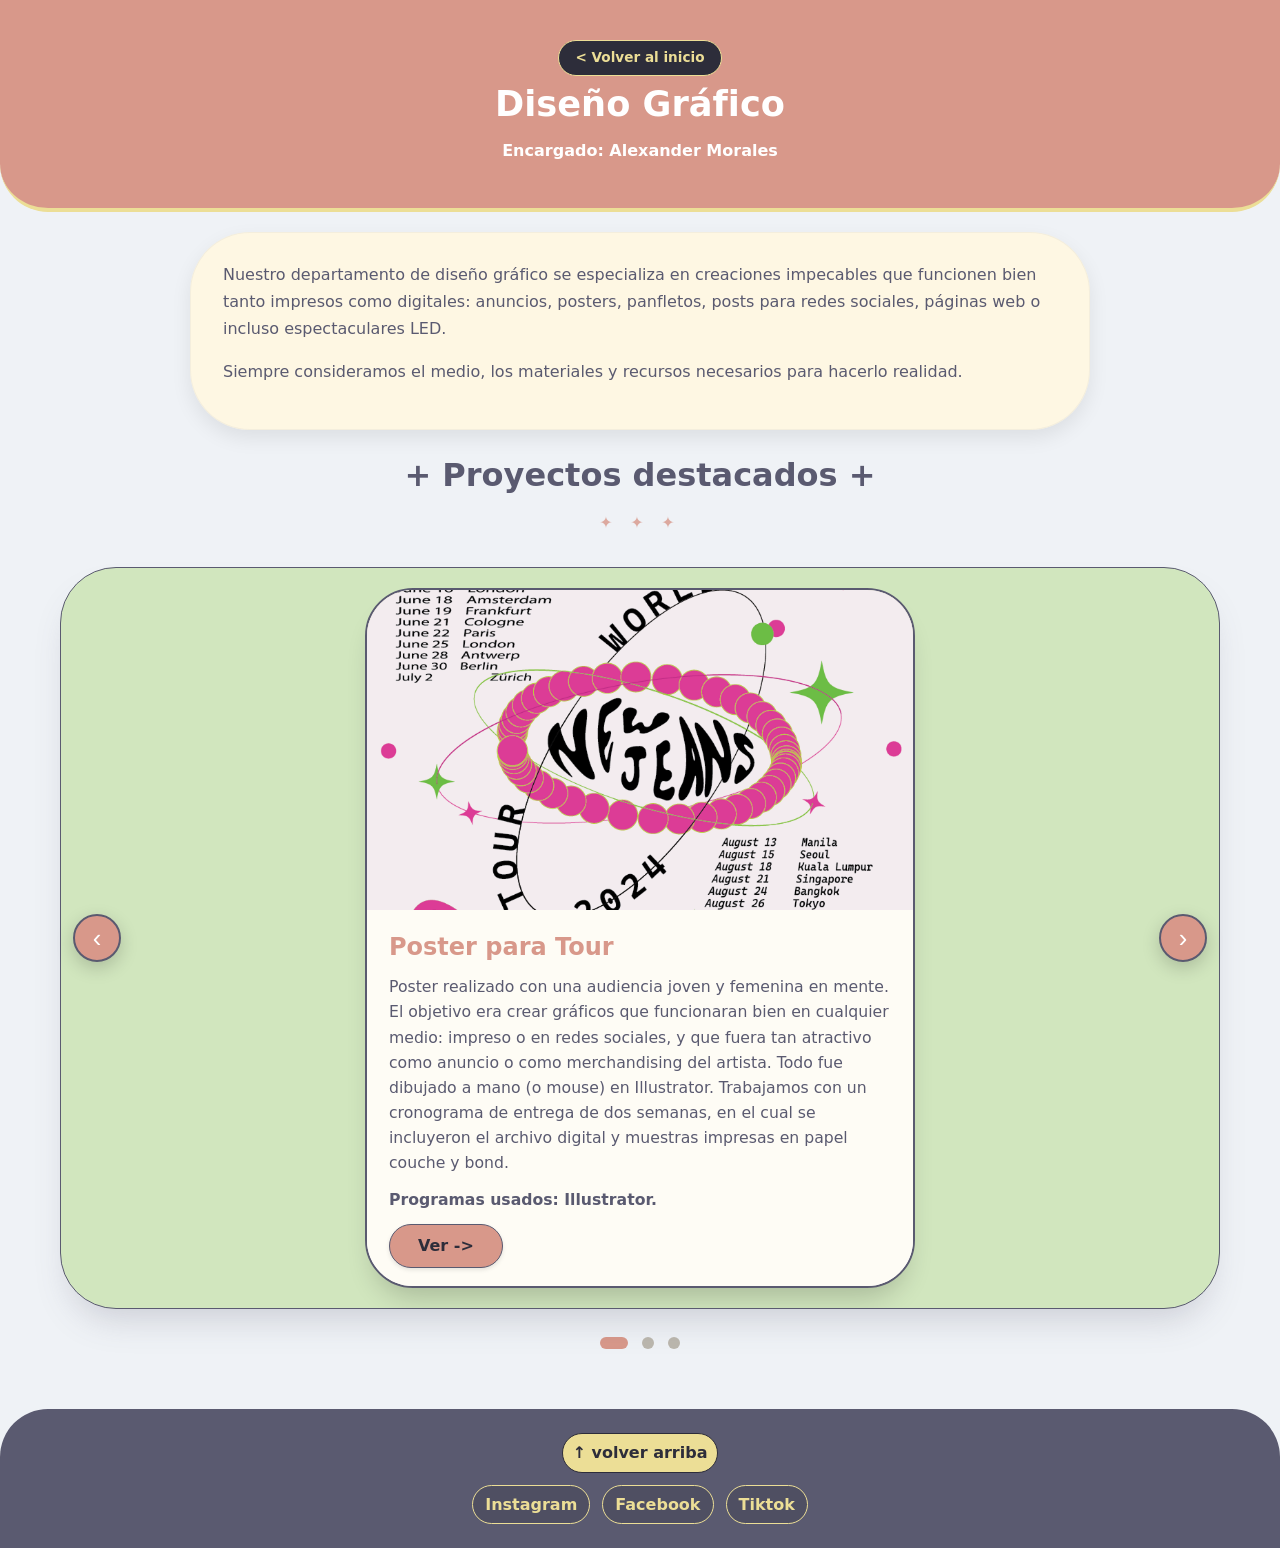
==== diseno-grafico.html @ b41e014e "Add files via upload" ====
<!DOCTYPE html>
<html lang="es">
<head>
  <meta charset="utf-8" />
  <title>3 ratas studio - diseno grafico</title>
  <meta name="viewport" content="width=device-width,initial-scale=1" />
  <link rel="stylesheet" href="main.css" />
</head>
<body id="top">

<header class="site-header">
  <div class="topbar">
    <div class="header-inner">
      <a class="brand" href="index.html">3 Ratas Studio</a>
      <button class="nav-toggle" aria-label="Abrir menú"><span class="hamburger"></span></button>
      <nav id="mainNav" class="main-nav" aria-label="Menú principal">
        <ul>
          <li><a href="index.html">home</a></li>
          <li><a href="animacion.html">animacion</a></li>
          <li><a href="ilustracion.html">ilustracion</a></li>
          <li><a href="diseno-grafico.html">diseno grafico</a></li>
          <li><a href="meet-the-team.html">meet the team</a></li>
        </ul>
      </nav>
    </div>
  </div>

  <div class="header-banner">
    <a href="index.html" class="back-link">< Volver al inicio</a>
    <h1>Diseño Gráfico</h1>
    <p>Encargado: Alexander Morales</p>
  </div>
</header>

<section class="hero-graphic">
  <div class="description">
    <p>Nuestro departamento de diseño gráfico se especializa en creaciones impecables que funcionen bien tanto impresos como digitales: anuncios, posters, panfletos, posts para redes sociales, páginas web o incluso espectaculares LED.</p>
    <p style="margin-top:16px">Siempre consideramos el medio, los materiales y recursos necesarios para hacerlo realidad.</p>
  </div>
</section>

<!-- CARRUSEL: 3 slides extraídas del archivo original -->
<div class="carousel-section" aria-label="Carrusel diseno grafico">
  <div class="carousel-title">+ Proyectos destacados +</div>

  <div class="carousel-container">
    <div class="slides-wrapper">
      <div class="slides" role="list">
        <!-- slide 1: Poster (original) -->
        <div class="slide" role="listitem">
          <div class="slide-card" tabindex="0">
            <img class="slide-img" src="imagenes/poster.png" alt="Poster para tour" style="background:#cfc6b0;">
            <div class="slide-info">
              <h3>Poster para Tour</h3>
              <p>Poster realizado con una audiencia joven y femenina en mente. El objetivo era crear gráficos que funcionaran bien en cualquier medio: impreso o en redes sociales, y que fuera tan atractivo como anuncio o como merchandising del artista. Todo fue dibujado a mano (o mouse) en Illustrator. Trabajamos con un cronograma de entrega de dos semanas, en el cual se incluyeron el archivo digital y muestras impresas en papel couche y bond.</p>
              <p style="font-weight:700">Programas usados: Illustrator.</p>
              <a href="#" class="work-link" data-work="branding-vivo">Ver -></a>
            </div>
          </div>
        </div>

        <!-- slide 2: Merch (original) -->
        <div class="slide" role="listitem">
          <div class="slide-card" tabindex="0">
            <img class="slide-img" src="imagenes/merch.png" alt="Merch Move UNITEC" style="background:#cfc6b0;">
            <div class="slide-info">
              <h3>Merch Move UNITEC</h3>
              <p>Diseños hechos para ser usados, como parte de la promoción de una app móvil. Ambos hechos en Illustrator y preparados para la producción. Vinil textil, suajes y corte con plotter para la tela negra, y sublimación para la tela blanca. Se trabajó en tres semanas; entregamos archivos PNG como referencia y 150 playeras de cada color.</p>
              <p style="font-weight:700">Programas usados: Illustrator y Photoshop.</p>
              <a href="#" class="work-link" data-work="revista-zocalo">Ver -></a>
            </div>
          </div>
        </div>

        <!-- slide 3: Packaging (original) -->
        <div class="slide" role="listitem">
          <div class="slide-card" tabindex="0">
            <img class="slide-img" src="imagenes/packaging.png" alt="Packaging para vela" style="background:#cfc6b0;">
            <div class="slide-info">
              <h3>Packaging</h3>
              <p>Trabajamos con las leyes de empaque y etiquetado de México. Toda la información legalmente requerida está ahí, pero también buscamos que el empaque sea atractivo y la información fácil de leer. El brief: atraer a jóvenes adultos con interés por lo gótico. Disposición limpia, estética oscura y requerimientos legales, todo considerado. Se trabajó en una semana y se entregó el archivo PNG y .ai para imprenta, así como un dummy en cartoncillo.</p>
              <p style="font-weight:700">Programas usados: Illustrator y Photoshop.</p>
              <a href="#" class="work-link" data-work="packaging-herbario">Ver -></a>
            </div>
          </div>
        </div>
      </div>
    </div>

    <!-- botones por sección -->
    <button type="button" class="carousel-prev" aria-label="Anterior">‹</button>
    <button type="button" class="carousel-next" aria-label="Siguiente">›</button>
  </div>

  <!-- dots por sección -->
  <div class="dots" aria-hidden="false"></div>
</div>

<footer>
  <div class="footer-top"><a href="#top" class="return-top">↑ volver arriba</a></div>
  <div class="footer-links">
    <a href="https://www.instagram.com/" target="_blank" rel="noopener noreferrer">Instagram</a>
    <a href="https://www.facebook.com/" target="_blank" rel="noopener noreferrer">Facebook</a>
    <a href="https://www.tiktok.com/" target="_blank" rel="noopener noreferrer">Tiktok</a>
  </div>
</footer>

<script src="main.js"></script>
</body>
</html>
---- main.css ----
/* main.css - completo y coherente */
@charset "utf-8";
* { margin: 0; padding: 0; box-sizing: border-box; }

:root{
  --accent:#D8988A;
  --accent-contrast:#ECDE96;
  --dark:#2d2d3a;
  --muted:#5A5A70;
  --bg:#EFF2F6;
  --footer:#5A5A70;
  --transition-fast:200ms cubic-bezier(.2,.9,.2,1);
}

html,body{height:100%}
body{
  background:var(--bg);
  font-family: 'Segoe UI', system-ui, -apple-system, Roboto, "Helvetica Neue", Arial;
  color:var(--muted);
  line-height:1.6;
  font-size:16px;
  -webkit-font-smoothing:antialiased;
}

/* paragraphs */
p{ color:var(--muted); font-size:1rem; line-height:1.6; margin-bottom:1rem; }

/* header / topbar + banner */
.site-header{position:relative; z-index:90;}
.topbar{position:absolute; top:0; left:0; right:0; pointer-events:none;}
.header-inner{max-width:1200px;margin:0 auto;padding:12px 20px;display:flex;align-items:center;justify-content:space-between;pointer-events:auto;}
.brand{background:var(--accent);color:#fff;padding:8px 12px;border-radius:12px;font-weight:800;text-decoration:none;}
.header-banner{padding:28px 20px;text-align:center;background:var(--accent);border-bottom-left-radius:48px;border-bottom-right-radius:48px;border-bottom:4px solid var(--accent-contrast);margin-bottom:20px;}
.header-banner h1{color:#fff;font-size:2.2rem;margin:0;}
.header-banner p{color:#fff;margin-top:6px;font-weight:600;}

/* show topbar when scrolled */
.site-header.scrolled .topbar{position:fixed;top:0;left:0;right:0;background:var(--accent);box-shadow:0 8px 24px rgba(0,0,0,0.12);z-index:120;pointer-events:auto;}
.topbar .header-inner{transform:translateY(-120%);transition:transform 260ms ease;}
.site-header.scrolled .topbar .header-inner{transform:translateY(0);}

/* nav / hamburger */
.nav-toggle{background:var(--accent);border:none;width:44px;height:44px;border-radius:10px;display:flex;align-items:center;justify-content:center;cursor:pointer;position:relative;}
.hamburger,.hamburger::before,.hamburger::after{width:22px;height:2px;background:#fff;border-radius:2px;display:block;position:relative;}
.hamburger::before,.hamburger::after{content:"";position:absolute;}
.hamburger::before{transform:translateY(-7px)}
.hamburger::after{transform:translateY(7px)}
.nav-toggle.open .hamburger{background:transparent}
.nav-toggle.open .hamburger::before{transform:rotate(45deg)}
.nav-toggle.open .hamburger::after{transform:rotate(-45deg)}

/* main nav dropdown */
.main-nav{position:absolute;right:20px;top:64px;background:rgba(255,255,255,0.98);border-radius:12px;box-shadow:0 8px 20px rgba(0,0,0,0.08);overflow:hidden;transform-origin:top right;transform:scaleY(0);transition:transform .18s ease;z-index:130;}
.main-nav.open{transform:scaleY(1)}
.main-nav ul{list-style:none;padding:8px 12px}
.main-nav a{display:block;padding:8px 14px;color:var(--dark);text-decoration:none;font-weight:700;border-radius:8px}
.main-nav a:hover{background:var(--accent);color:#fff}

/* section title */
.section-title{text-align:center;margin:40px 0 20px;font-size:1.8rem;color:var(--muted);font-weight:800;position:relative}
.section-title::after{content:"✦ ✦ ✦";display:block;font-size:1rem;letter-spacing:6px;color:var(--accent);margin-top:10px;opacity:.8}

/* services */
.service{display:flex;align-items:center;justify-content:center;margin:40px auto;max-width:1000px;border-radius:48px;overflow:hidden;box-shadow:6px 8px 16px rgba(90,90,112,0.12);border:2px solid var(--accent);background:linear-gradient(180deg,rgba(255,255,255,0.6),rgba(255,255,255,0.9));transition:transform var(--transition-fast),box-shadow var(--transition-fast),filter var(--transition-fast)}
.service:nth-child(even){flex-direction:row-reverse}
.service-image{flex:1;min-width:250px;display:flex;align-items:center;justify-content:center;border-radius:40px 0 0 40px;overflow:hidden}
.service:nth-child(even) .service-image{border-radius:0 40px 40px 0}
.service-image img{width:100%;display:block;transition:transform 300ms ease,filter 300ms ease}
.service-text{flex:2;padding:30px;background:var(--bg)}
.service-text h3{color:var(--accent);font-size:1.8rem;margin-top:0;font-weight:800}
.service-text p{color:var(--muted);line-height:1.6;margin-bottom:20px}
.service-text a{display:inline-block;margin-top:10px;color:var(--accent);font-weight:700;text-decoration:none;border:2px solid var(--accent);padding:8px 24px;border-radius:60px}
.service-text a:hover{background:var(--accent);color:var(--dark)}

/* team */
.team{text-align:center;padding:40px;background:#ECDE96;margin:48px auto;max-width:1000px;border-radius:64px;border:3px solid var(--muted)}
.team h2{margin:0 0 20px;font-size:1.8rem;font-weight:800}
.team-button{background:var(--accent);color:#fff;padding:15px 30px;border-radius:60px;font-weight:700;text-decoration:none;display:inline-block;box-shadow:0 4px 0 var(--muted)}
.team-button:hover{background:var(--muted);transform:translateY(-2px)}

/* team gallery */
.team-gallery{max-width:1200px;margin:0 auto;padding:20px}
.mosaic{display:grid;grid-template-columns:repeat(auto-fit,minmax(280px,1fr));gap:20px;justify-items:center}
.team-block{background:#FEFCF5;border-radius:24px;box-shadow:0 8px 16px rgba(0,0,0,0.15);border:2px solid var(--muted);transition:transform .3s,box-shadow .3s;opacity:0;transform:translateY(30px);animation:fadeUp .8s ease forwards}
@keyframes fadeUp{to{opacity:1;transform:translateY(0)}}
.team-block img{width:100%;border-radius:20px 20px 0 0}
.team-block h3{font-size:1.3rem;color:var(--accent);text-align:center;margin:10px 0 4px}
.team-block p{text-align:center;color:var(--muted);padding:0 10px 12px}

/* carousel */
.carousel-section{max-width:1200px;margin:20px auto 60px;padding:0 20px}
.carousel-title{text-align:center;font-size:2rem;font-weight:800;color:var(--muted);margin-bottom:32px;position:relative}
.carousel-title::after{content:"✦ ✦ ✦";display:block;font-size:1rem;letter-spacing:6px;color:var(--accent);margin-top:8px;opacity:.8}

.carousel-container{position:relative;background:#D1E6BE;border-radius:56px;box-shadow:0 20px 35px -12px rgba(90,90,112,0.25);border:1px solid var(--muted)}
.slides-wrapper{overflow:hidden;border-radius:48px}
.slides{display:flex;width:100%;transition:transform .5s ease-in-out;will-change:transform}
.slide{flex:0 0 100%;display:flex;justify-content:center;align-items:center;padding:20px;box-sizing:border-box}
.slide-card{background:#fff;border-radius:48px;overflow:hidden;max-width:550px;width:100%;margin:0 auto;box-shadow:0 18px 28px -10px rgba(0,0,0,0.2);transition:transform .2s,box-shadow .2s;border:2px solid var(--muted)}
.slide-card:hover{transform:translateY(-6px);box-shadow:0 26px 35px -12px rgba(0,0,0,0.3)}
.slide-img{width:100%;height:320px;object-fit:cover;display:block;background:#e2dccd;transition:0.2s}
.slide-info{padding:16px 20px;text-align:left;background:#FEFCF5;flex:0 0 auto;max-height:33%;overflow-y:auto}
.slide-info h3{font-size:1.7rem;color:var(--accent);font-weight:800;margin-bottom:8px}
.slide-info p{color:var(--muted);margin-bottom:12px;font-weight:500}
.work-link{display:inline-block;background:var(--accent);color:var(--dark);text-decoration:none;font-weight:700;padding:8px 28px;border-radius:60px;border:1px solid var(--muted);box-shadow:0 2px 4px rgba(0,0,0,0.1)}
.work-link:hover{background:var(--dark);color:var(--accent-contrast);border-color:var(--accent-contrast)}

/* carousel buttons */
.carousel-prev,.carousel-next{position:absolute;top:50%;transform:translateY(-50%);background:var(--accent);border:2px solid var(--muted);color:#fff;font-size:1.6rem;width:48px;height:48px;border-radius:60px;display:flex;align-items:center;justify-content:center;z-index:20;box-shadow:0 6px 18px rgba(0,0,0,0.18);cursor:pointer;transition:transform 160ms ease,background 160ms ease}
.carousel-prev{left:12px}
.carousel-next{right:12px}
.carousel-prev:hover,.carousel-next:hover{transform:translateY(-50%) scale(1.04);background:var(--accent-contrast);color:var(--dark)}

/* dots */
.dots{display:flex;justify-content:center;gap:14px;margin-top:28px;margin-bottom:16px}
.dot{width:12px;height:12px;background:#bbb7ae;border-radius:30px;cursor:pointer;transition:0.2s;border:none;padding:0}
.dot.active{background:var(--accent);width:28px}

/* video container */
.video-container{display:none;padding:0 16px 16px 16px}
.video-container iframe{width:100%;height:315px;border-radius:16px;box-shadow:0 8px 20px rgba(0,0,0,0.12)}

/* footer */
footer{background:var(--footer);color:#fff;text-align:center;padding:24px 20px;border-top-left-radius:48px;border-top-right-radius:48px;margin-top:40px}
.footer-top{margin-bottom:12px;display:flex;justify-content:center}
.return-top{background:var(--accent-contrast);color:var(--dark);padding:6px 10px;border-radius:20px;text-decoration:none;border:1px solid var(--dark);font-weight:700}
.footer-links{display:flex;gap:12px;justify-content:center;align-items:center;flex-wrap:wrap;margin-top:12px}
.footer-links a{color:var(--accent-contrast);text-decoration:none;padding:6px 12px;border-radius:20px;background:rgba(0,0,0,0.12);border:1px solid var(--accent-contrast);font-weight:700}
.footer-links a:hover{background:var(--accent-contrast);color:var(--footer)}

/* back-link */
.back-link{display:inline-block;margin-top:12px;background:var(--dark);color:var(--accent-contrast);text-decoration:none;padding:6px 16px;border-radius:24px;font-weight:600;font-size:.85rem;border:1px solid var(--accent-contrast)}
.back-link:hover{background:var(--accent-contrast);color:var(--muted);border-color:var(--muted)}

/* microinteractions */
.service,.slide-card,.team-block{transition:transform 220ms cubic-bezier(.2,.9,.2,1),box-shadow 220ms cubic-bezier(.2,.9,.2,1),filter 220ms ease;will-change:transform,box-shadow}
.service.is-hovered,.service:hover,.slide-card.is-hovered,.slide-card:hover,.team-block.is-hovered,.team-block:hover{transform:translateY(-6px) scale(1.01);box-shadow:0 22px 36px rgba(0,0,0,0.18);filter:saturate(1.03)}
.service.is-hovered .service-image img,.service:hover .service-image img{transform:scale(1.02);filter:brightness(1.02)}

/* responsive */
@media (max-width:780px){
  .main-nav{right:12px;top:56px;width:220px}
  .header-banner h1{font-size:1.8rem}
  .service{flex-direction:column!important;margin:30px 20px}
  .service-image{width:100%;border-radius:40px 40px 0 0!important}
  .team{margin:30px 20px;padding:32px 20px}
  .slide-img{height:240px}
  .carousel-prev,.carousel-next{width:40px;height:40px;font-size:1.5rem;left:8px;right:8px}
}
@media (max-width:480px){
  .header-inner{padding:8px 12px}
  .main-nav{width:180px}
  .carousel-prev,.carousel-next{width:36px;height:36px}
  .slide-img{height:200px}
}

/* specific hero fixes */
.hero-graphic .description{max-width:900px;margin:0 auto;padding:28px 32px;background:rgba(255,248,225,0.92);border-radius:60px;color:var(--muted);font-size:1.05rem;line-height:1.7;font-weight:500;text-align:left;box-shadow:0 8px 20px rgba(0,0,0,0.08);border:1px solid rgba(90,90,112,0.06)}
.hero-graphic .description p{color:var(--muted);font-size:1rem;line-height:1.7;margin-bottom:1rem;word-break:break-word}
.carousel-section .slide-info{padding:18px 22px;background:#FEFCF5;text-align:left}
.carousel-section .slide-info h3{font-size:1.5rem;margin-bottom:8px;color:var(--accent)}
.carousel-section .slide-info p{color:var(--muted);font-size:.98rem;line-height:1.6;margin-bottom:12px;font-weight:500}
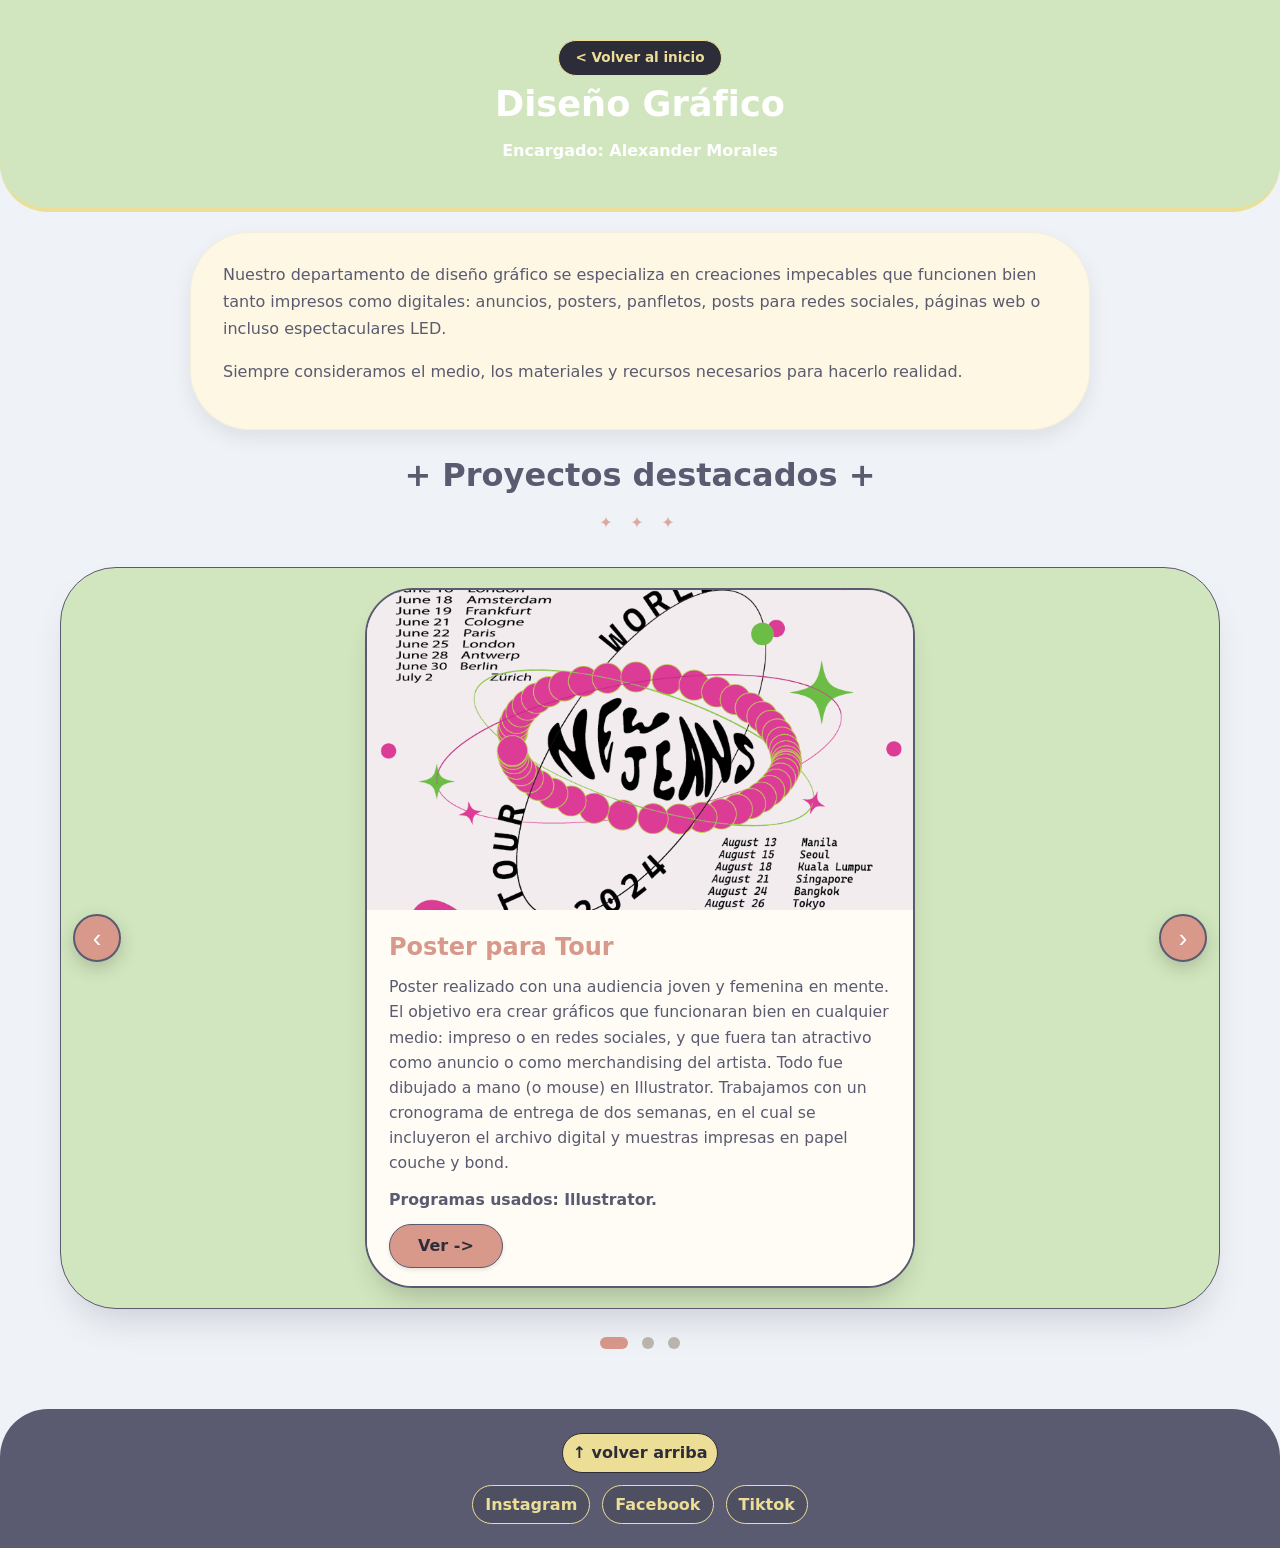
==== commit bd594ba8: "Update diseno-grafico.html" ====
--- a/diseno-grafico.html
+++ b/diseno-grafico.html
@@ -25,7 +25,7 @@
     </div>
   </div>
 
-  <div class="header-banner">
+  <div class="header-banner" style="background:#D1E6BE">
     <a href="index.html" class="back-link">< Volver al inicio</a>
     <h1>Diseño Gráfico</h1>
     <p>Encargado: Alexander Morales</p>
